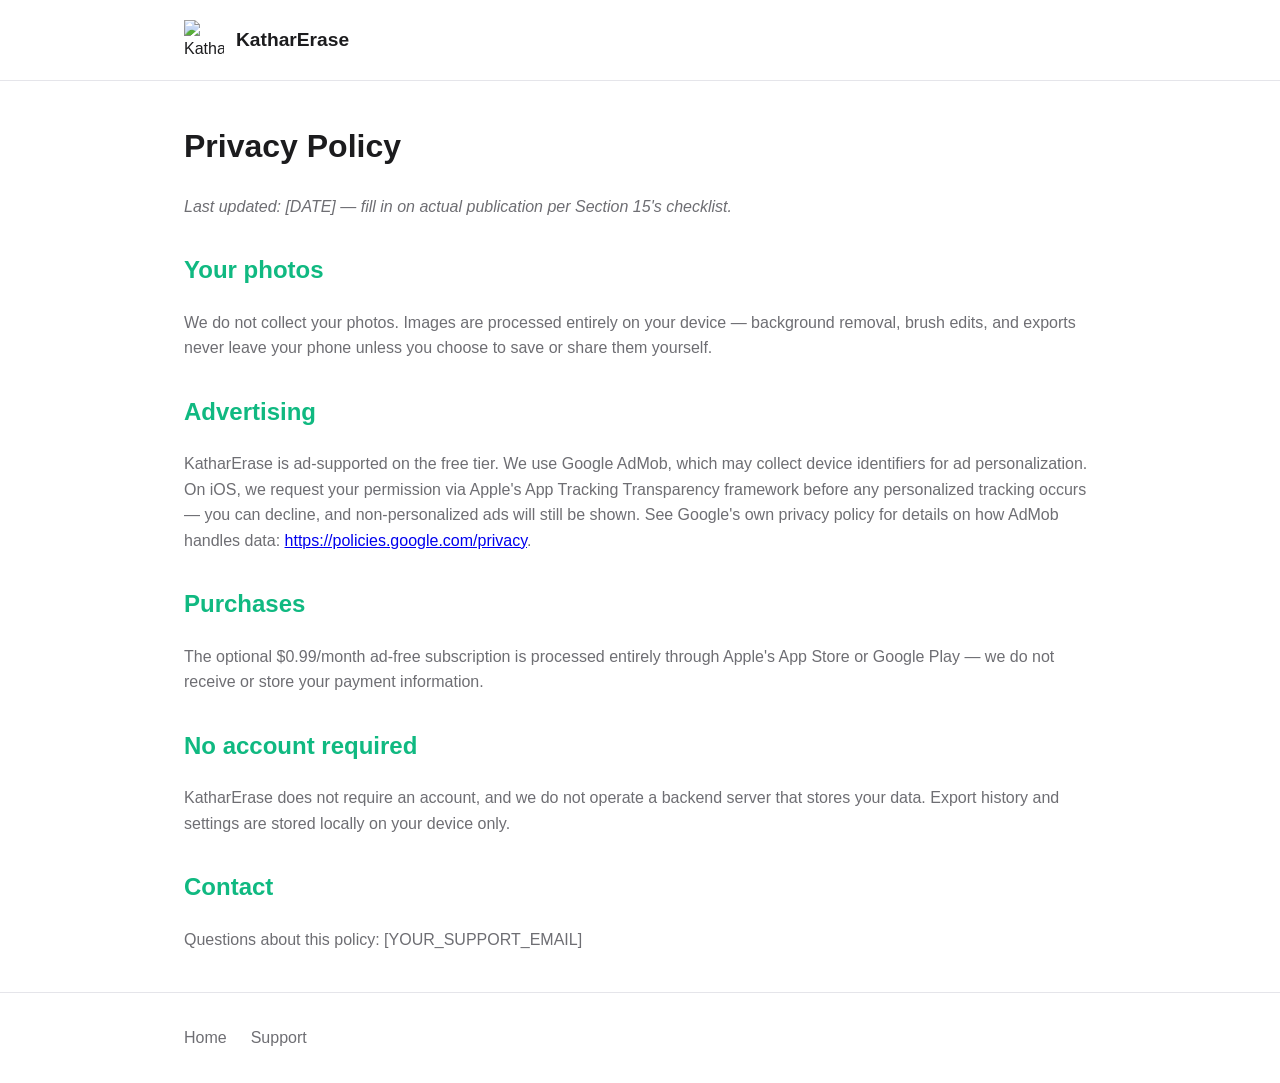
==== website/privacy.html @ f783e992 "Add files via upload" ====
<!DOCTYPE html>
<html lang="en">
<head>
  <meta charset="UTF-8" />
  <meta name="viewport" content="width=device-width, initial-scale=1.0" />
  <title>Privacy Policy — KatharErase</title>
  <link rel="stylesheet" href="style.css" />
</head>
<body>
  <header class="site-header">
    <div class="container">
      <img src="assets/logo.svg" alt="KatharErase logo" class="logo" width="40" height="40" />
      <span class="brand">KatharErase</span>
    </div>
  </header>

  <main class="container legal">
    <h1>Privacy Policy</h1>
    <p><em>Last updated: [DATE] — fill in on actual publication per Section 15's checklist.</em></p>

    <h2>Your photos</h2>
    <p>
      We do not collect your photos. Images are processed entirely on
      your device — background removal, brush edits, and exports never
      leave your phone unless you choose to save or share them yourself.
    </p>

    <h2>Advertising</h2>
    <p>
      KatharErase is ad-supported on the free tier. We use Google
      AdMob, which may collect device identifiers for ad personalization.
      On iOS, we request your permission via Apple's App Tracking
      Transparency framework before any personalized tracking occurs —
      you can decline, and non-personalized ads will still be shown.
      See Google's own privacy policy for details on how AdMob handles
      data: <a href="https://policies.google.com/privacy">https://policies.google.com/privacy</a>.
    </p>

    <h2>Purchases</h2>
    <p>
      The optional $0.99/month ad-free subscription is processed
      entirely through Apple's App Store or Google Play — we do not
      receive or store your payment information.
    </p>

    <h2>No account required</h2>
    <p>
      KatharErase does not require an account, and we do not operate
      a backend server that stores your data. Export history and
      settings are stored locally on your device only.
    </p>

    <h2>Contact</h2>
    <p>
      Questions about this policy: [YOUR_SUPPORT_EMAIL]
    </p>
  </main>

  <footer class="site-footer">
    <div class="container">
      <a href="index.html">Home</a>
      <a href="support.html">Support</a>
    </div>
  </footer>
</body>
</html>
---- website/style.css ----
:root {
  /* Tokens mirror Section 7 of the build plan exactly (light mode). */
  --accent: #10B981;
  --accent-dim: #059669;
  --bg-primary: #FFFFFF;
  --bg-secondary: #F5F5F7;
  --bg-tertiary: #E8E8ED;
  --text-primary: #1C1C1E;
  --text-secondary: #6E6E73;
  --text-tertiary: #A1A1AA;
  --border-subtle: #E5E5EA;
  --border-focus: #10B981;
}

@media (prefers-color-scheme: dark) {
  :root {
    --accent: #34D399;
    --accent-dim: #10B981;
    --bg-primary: #0F0F11;
    --bg-secondary: #1A1A1E;
    --bg-tertiary: #232329;
    --text-primary: #F0F0F5;
    --text-secondary: #8A8A95;
    --text-tertiary: #52525B;
    --border-subtle: #2A2A30;
    --border-focus: #34D399;
  }
}

* { box-sizing: border-box; }

body {
  margin: 0;
  font-family: -apple-system, BlinkMacSystemFont, "Segoe UI", Roboto, sans-serif;
  background: var(--bg-primary);
  color: var(--text-primary);
  line-height: 1.6;
}

.container {
  max-width: 960px;
  margin: 0 auto;
  padding: 0 24px;
}

.site-header {
  padding: 20px 0;
  border-bottom: 1px solid var(--border-subtle);
}
.site-header .container { display: flex; align-items: center; gap: 12px; }
.brand { font-weight: 700; font-size: 1.2rem; }

.hero { padding: 64px 0; text-align: center; }
.hero h1 { font-size: 2.2rem; max-width: 640px; margin: 0 auto 16px; }
.subhead { color: var(--text-secondary); max-width: 520px; margin: 0 auto 32px; }

.store-buttons { display: flex; gap: 16px; justify-content: center; flex-wrap: wrap; }
.store-badge {
  display: inline-block;
  padding: 12px 24px;
  background: var(--accent);
  color: #FFFFFF;
  text-decoration: none;
  border-radius: 12px;
  font-weight: 600;
}
.store-badge:hover { background: var(--accent-dim); }

.features { background: var(--bg-secondary); padding: 64px 0; }
.features h2 { text-align: center; margin-bottom: 40px; }
.feature-grid {
  display: grid;
  grid-template-columns: repeat(auto-fit, minmax(200px, 1fr));
  gap: 24px;
}
.feature { background: var(--bg-primary); padding: 24px; border-radius: 12px; border: 1px solid var(--border-subtle); }
.feature h3 { margin-top: 0; color: var(--accent); }
.feature p { color: var(--text-secondary); margin-bottom: 0; }

.pricing { padding: 64px 0; text-align: center; }
.pricing p { color: var(--text-secondary); max-width: 480px; margin: 0 auto; }

.legal h1 { margin-top: 40px; }
.legal h2 { color: var(--accent); margin-top: 32px; }
.legal p { color: var(--text-secondary); }

.site-footer {
  border-top: 1px solid var(--border-subtle);
  padding: 32px 0;
  margin-top: 40px;
}
.site-footer .container { display: flex; gap: 24px; }
.site-footer a { color: var(--text-secondary); text-decoration: none; }
.site-footer a:hover { color: var(--accent); }
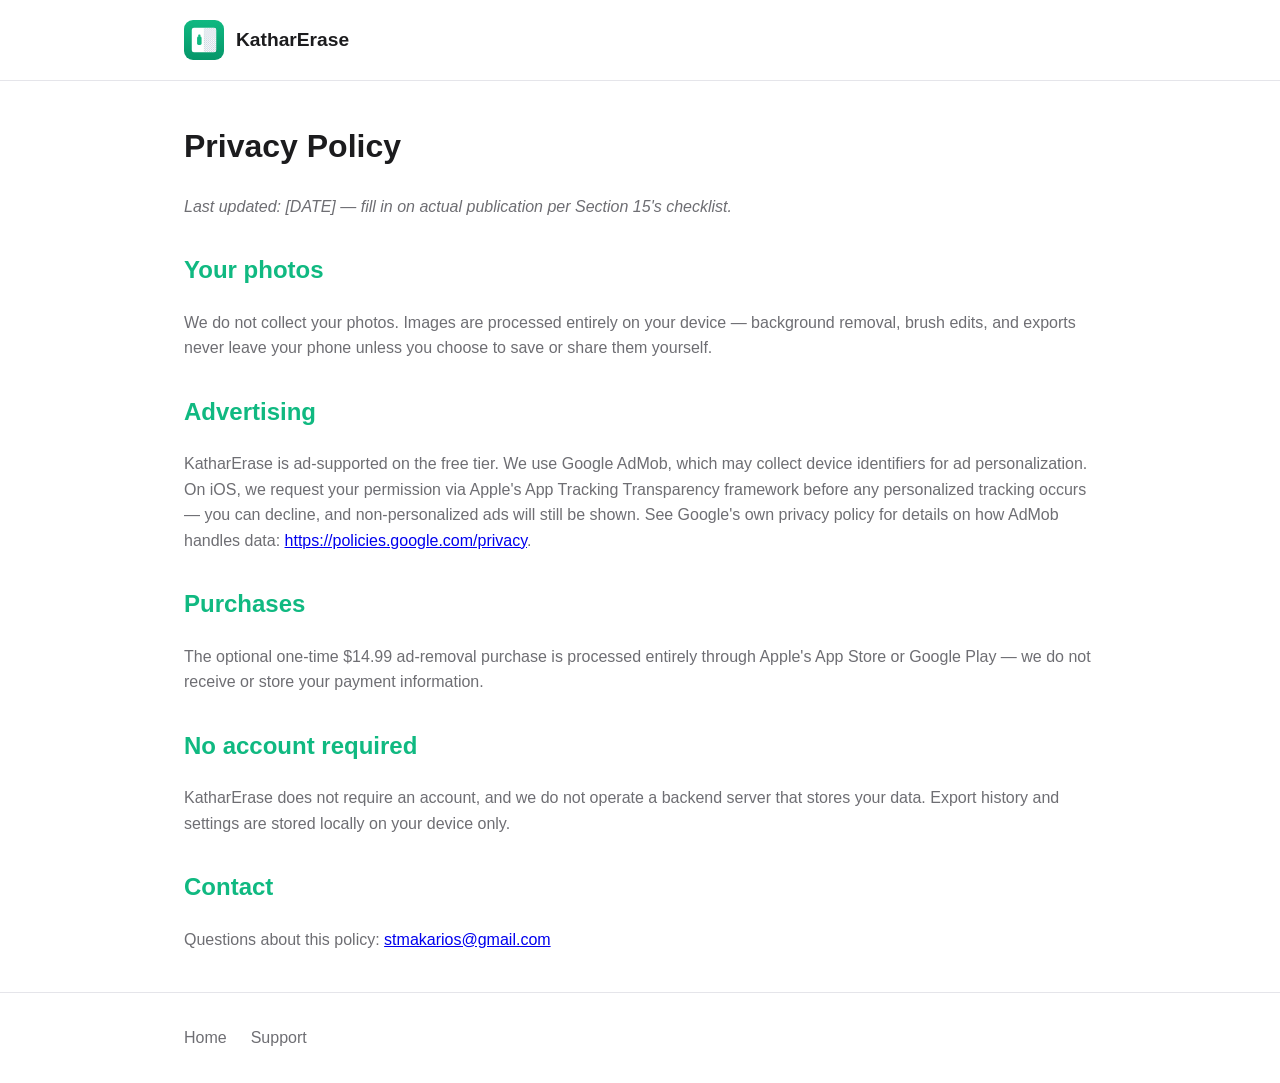
==== commit c596d482: "Header (wordmark + language/theme/settings), home banner, locale+theme override sheets, one-time $14" ====
--- a/website/privacy.html
+++ b/website/privacy.html
@@ -38,7 +38,7 @@
 
     <h2>Purchases</h2>
     <p>
-      The optional $0.99/month ad-free subscription is processed
+      The optional one-time $14.99 ad-removal purchase is processed
       entirely through Apple's App Store or Google Play — we do not
       receive or store your payment information.
     </p>
@@ -52,7 +52,7 @@
 
     <h2>Contact</h2>
     <p>
-      Questions about this policy: [YOUR_SUPPORT_EMAIL]
+      Questions about this policy: <a href="mailto:stmakarios@gmail.com">stmakarios@gmail.com</a>
     </p>
   </main>
 
